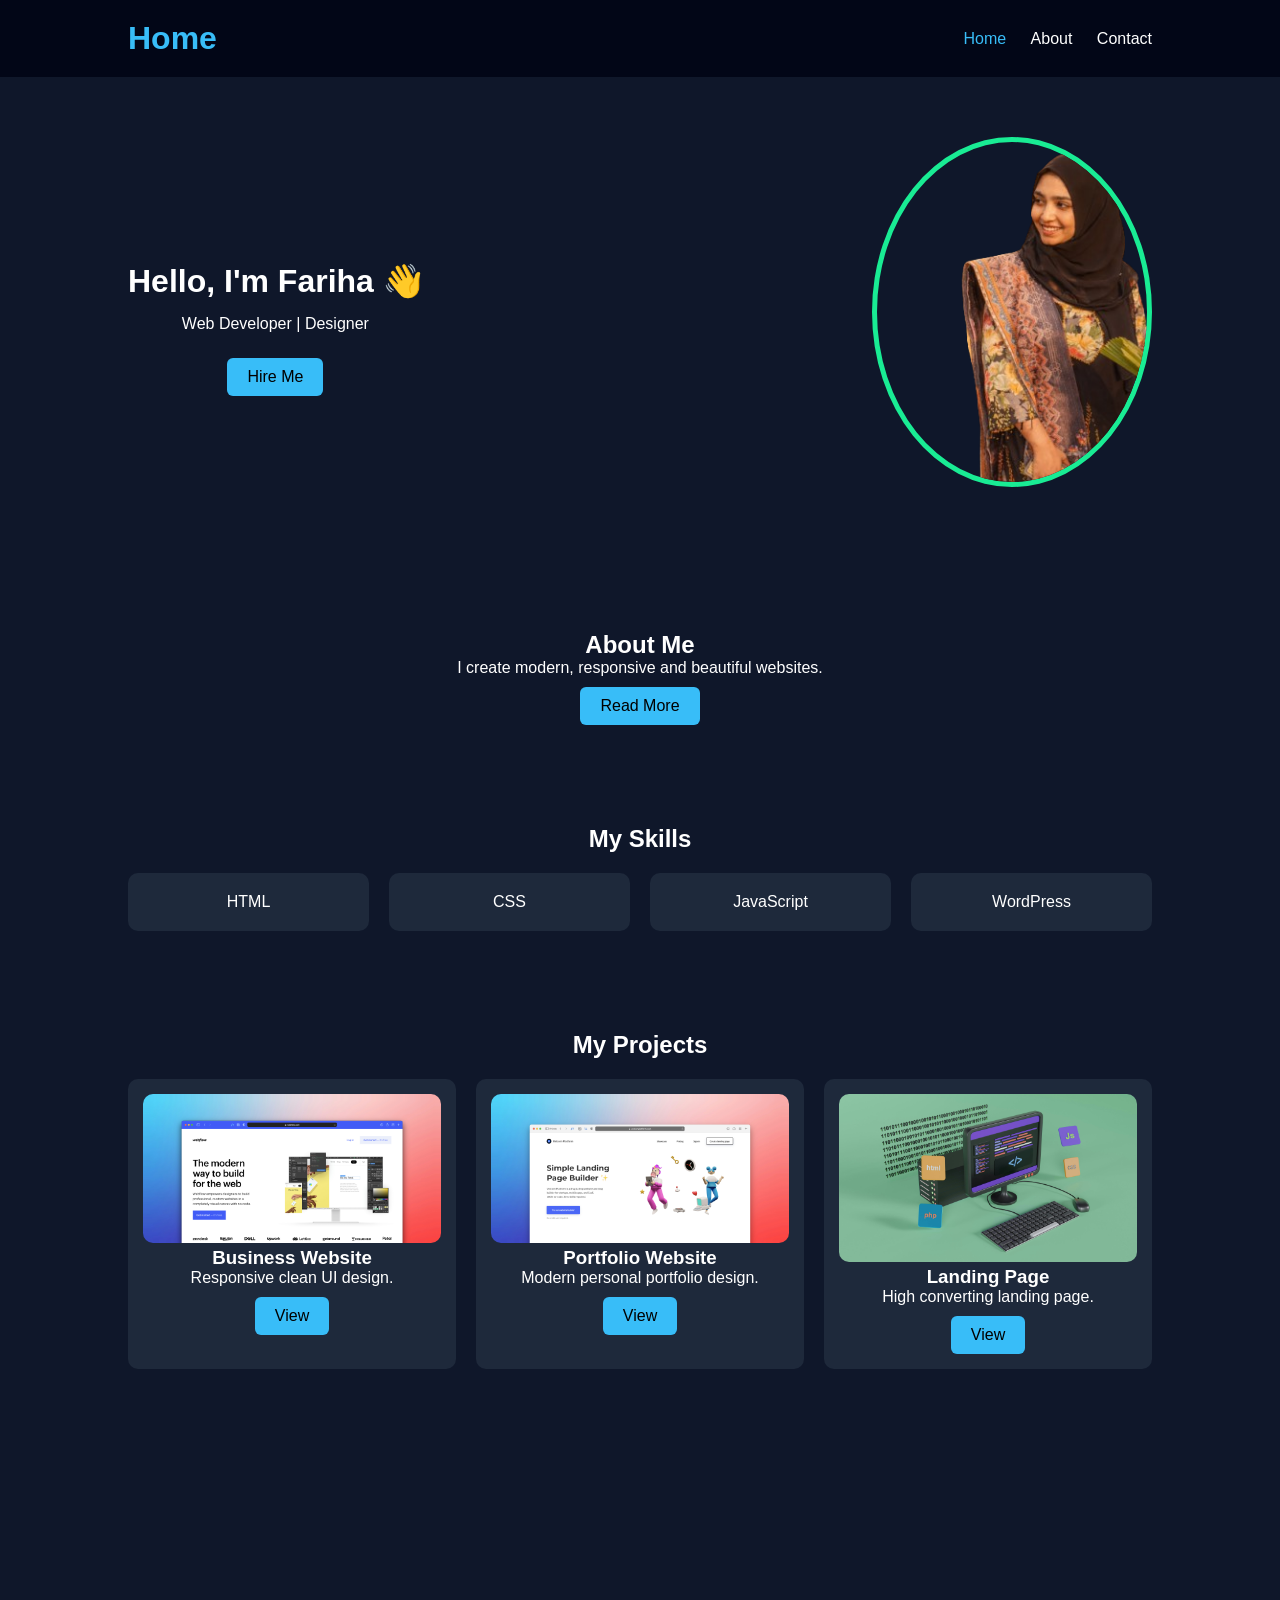
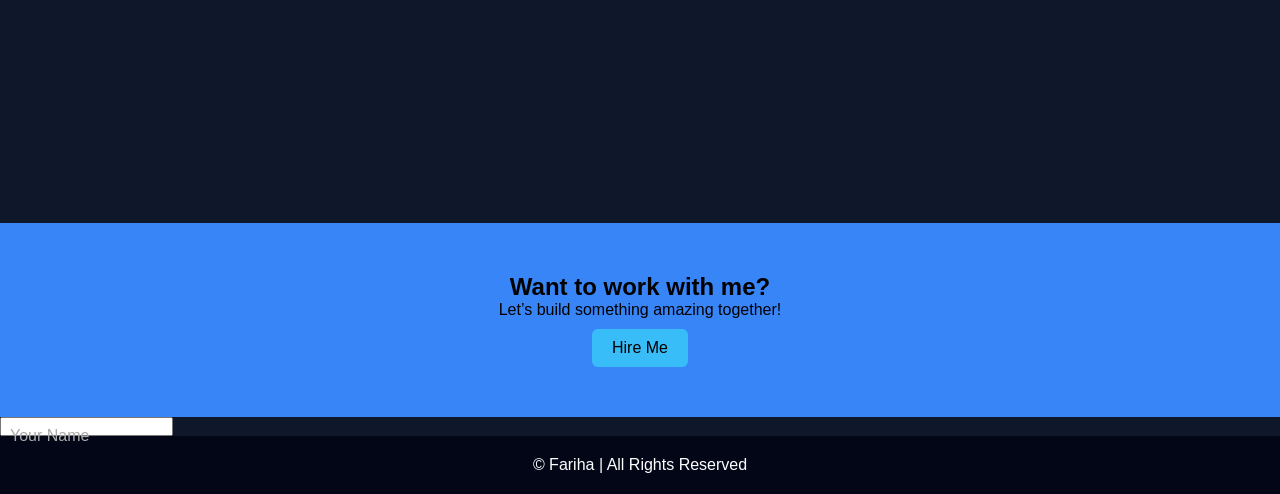
==== index.html @ 2f915f20 "Add files via upload" ====
<!DOCTYPE html>
<html lang="en">
<head>
    <meta charset="UTF-8">
    <meta name="viewport" content="width=device-width, initial-scale=1.0">
    <title>Fariha Portfolio</title>
    <link rel="stylesheet" href="css/style.css">
</head>
<body>

<!-- Header -->
<header>
    <h1>Home</h1>

    <div class="menu-toggle">&#9776;</div>

    <nav>
        <a href="index.html" class="active">Home</a>
        <a href="about.html">About</a>
        <a href="contact.html">Contact</a>
    </nav>
</header>

<!-- Hero -->
<section class="hero">
    <div class="hero-text">
        <h2>Hello, I'm Fariha 👋</h2>
        <p>Web Developer | Designer</p>
        <a href="contact.html" class="btn">Hire Me</a>
    </div>

    <div class="hero-img">
        <img src="images/myphoto1.jpg" alt="profile">
    </div>
</section>

<!-- About -->
<section class="about-preview">
    <h2>About Me</h2>
    <p>I create modern, responsive and beautiful websites.</p>
    <a href="about.html" class="btn">Read More</a>
</section>

<!-- Skills -->
<section class="skills">
    <h2>My Skills</h2>
    <div class="skills-container">
        <div class="card">HTML</div>
        <div class="card">CSS</div>
        <div class="card">JavaScript</div>
        <div class="card">WordPress</div>
    </div>
</section>

<!-- Projects -->
<section class="projects">
    <h2>My Projects</h2>

    <div class="projects-container">
        <div class="project-card">
            <img src="images/project2.jpg">
            <h3>Business Website</h3>
            <p>Responsive clean UI design.</p>
            <a href="https://skfariha.github.io/Business-OfficePro/" class="btn">View</a>
        </div>

        <div class="project-card">
            <img src="images/project1.jpg">
            <h3>Portfolio Website</h3>
            <p>Modern personal portfolio design.</p>
            <a href="#" class="btn">View</a>
        </div>

        <div class="project-card">
            <img src="images/project3.jpg">
            <h3>Landing Page</h3>
            <p>High converting landing page.</p>
            <a href="#" class="btn">View</a>
        </div>
    </div>
</section>

<section class="map">
    <iframe 
    src="https://maps.google.com/maps?q=khulna&t=&z=13&ie=UTF8&iwloc=&output=embed"
    width="100%" height="300" style="border:0;"></iframe>
</section>

<!-- CTA -->
<section class="cta-section">
    <h2>Want to work with me?</h2>
    <p>Let’s build something amazing together!</p>
    <a href="contact.html" class="btn">Hire Me</a>
</section>

<div class="input-box">
    <input type="text" required>
    <label>Your Name</label>
</div>

<!-- Footer -->
<footer>
    <p>© Fariha | All Rights Reserved</p>
</footer>

<script src="script.js"></script>

</body>
</html>
---- css/style.css ----
*{
    margin:0;
    padding:0;
    box-sizing:border-box;
    font-family: 'Segoe UI', sans-serif;
}

body{
    background:#0f172a;
    color:#fff;
}

/* Header */
header{
    display:flex;
    justify-content:space-between;
    align-items:center;
    padding:20px 10%;
    background:#020617;
}

header h1{
    color:#38bdf8;
}

nav a{
    margin-left:20px;
    text-decoration:none;
    color:#fff;
}

nav a.active,
nav a:hover{
    color:#38bdf8;
}

/* Mobile menu */
.menu-toggle{
    display:none;
    font-size:24px;
    cursor:pointer;
}

/* Hero */
.hero{
    display:flex;
    align-items:center;
    justify-content:space-between;
    padding:60px 10%;
    flex-wrap:wrap;
}

.hero-text{
    max-width:500px;
}

.hero-text h2{
    font-size:32px;
}

.hero-text p{
    margin:15px 0;
}

.hero-img img{
    width:280px;
    height: 350px;
    border-radius:50%;
    border: 5px solid #19ec94;
    object-fit: cover ;
    margin-bottom: 30px;
}

/* Button */
.btn{
    display:inline-block;
    padding:10px 20px;
    background:#38bdf8;
    color:#000;
    text-decoration:none;
    border-radius:6px;
    border-color: #000;
    margin-top:10px;
}

.btn:hover{
    background:#6ac7f1;
    transform:scale(1.05);
    transition:0.3s;
    border-radius: 2px;
    border-color: #000;
}

/* Sections */
section{
    padding:50px 10%;
    text-align:center;
}

/* Skills */
.skills-container{
    display:grid;
    grid-template-columns:repeat(auto-fit, minmax(120px,1fr));
    gap:20px;
    margin-top:20px;
}

.card{
    background:#1e293b;
    padding:20px;
    border-radius:10px;
}

/* Projects */
.projects-container{
    display:grid;
    grid-template-columns:repeat(auto-fit, minmax(250px,1fr));
    gap:20px;
    margin-top:20px;
}

.project-card{
    background:#1e293b;
    padding:15px;
    border-radius:10px;
}

.project-card img{
    width:100%;
    border-radius:10px;
}

/* CTA */
.cta-section{
    background:#3885f8;
    color:#000;
}

/* Footer */
footer{
    text-align:center;
    padding:20px;
    background:#020617;
}

/* ================= MOBILE RESPONSIVE ================= */
@media(max-width:768px){

    nav{
        position:absolute;
        top:70px;
        right:-100%;
        background:#020617;
        width:200px;
        flex-direction:column;
        text-align:center;
        transition:0.3s;
    }

    nav a{
        display:block;
        margin:15px 0;
    }

    nav.active{
        right:0;
    }

    .menu-toggle{
        display:block;
    }

    .hero{
        flex-direction:column;
        text-align:center;
    }

    .hero-img img{
        margin-top:20px;
    }
}

/* ===== ABOUT PAGE ===== */

.about-hero{
    text-align:center;
    padding:50px 10%;
}

.about-hero img{
   width: 200px;
    height: 200px;
    border-radius: 50%;
    border: 5px solid #19ec94;
    object-fit: cover ;
    margin-bottom: 30px;
}

.about-content{
    padding:40px 10%;
    text-align:center;
    max-width:800px;
    margin:auto;
}

.blood{
    text-align: center;
    padding: 80px;
    color: rgb(207, 11, 11);
}

.university{
    padding:50px 10%;
}

.university-container{
    display:flex;
    align-items:center;
    gap:30px;
    flex-wrap:wrap;
}

.university-img img{
    width:250px;
    border-radius:10px;
}

.university-text{
    max-width:500px;
}

/* Mobile */
@media(max-width:768px){
    .university-container{
        flex-direction:column;
        text-align:center;
    }
}

.map-section{
    padding:50px 10%;
    text-align:center;
}

.map-container{
    margin-top:20px;
    width:100%;
    height:350px;
    border-radius:10px;
    overflow:hidden;
}

.map-container iframe{
    width:100%;
    height:100%;
    border:0;
}

/* Mobile */
@media(max-width:768px){
    .map-container{
        height:250px;
    }
}

/* Education */
.edu-container{
    display:grid;
    grid-template-columns:repeat(auto-fit, minmax(250px,1fr));
    gap:20px;
    margin-top:20px;
}

.edu-card{
    background:#1e293b;
    padding:20px;
    border-radius:10px;
}

/* Certificates */
.cert-container{
    display:grid;
    grid-template-columns:repeat(auto-fit, minmax(200px,1fr));
    gap:15px;
    margin-top:20px;
}

.cert-card{
    background:#1e293b;
    padding:15px;
    border-radius:10px;
}

/* Language */
.language{
    text-align:center;
    padding:40px;
}

/* ===== CONTACT PAGE ===== */

.contact-intro{
    text-align:center;
    padding:50px 10%;
}

.contact-container{
    display:flex;
    justify-content:space-between;
    gap:30px;
    padding:50px 10%;
    flex-wrap:wrap;
}

/* Left Info */
.contact-info{
    .contact-info{
    background:#1e293b;
    padding:25px;
    border-radius:10px;
}
}

.contact-info h3{
    margin-bottom:10px;
}

/* Form */
.contact-form{
    flex:1;
    min-width:250px;
}

.contact-form form{
    display:flex;
    flex-direction:column;
    gap:15px;
}

.contact-form input:focus,
.contact-form textarea:focus{
    border:2px solid #38bdf8;
    background:#0f172a;
    color:#fff;
}


.contact-form textarea{
    min-height:120px;
    resize:none;
}

/* Mobile */
@media(max-width:768px){
    .contact-container{
        flex-direction:column;
    }
}


.input-box{
    position:relative;
}

.input-box label{
    position:absolute;
    left:10px;
    top:10px;
    color:#aaa;
    transition:0.3s;
}

.input-box input:focus + label,
.input-box input:valid + label{
    top:-10px;
    font-size:12px;
    color:#38bdf8;
}
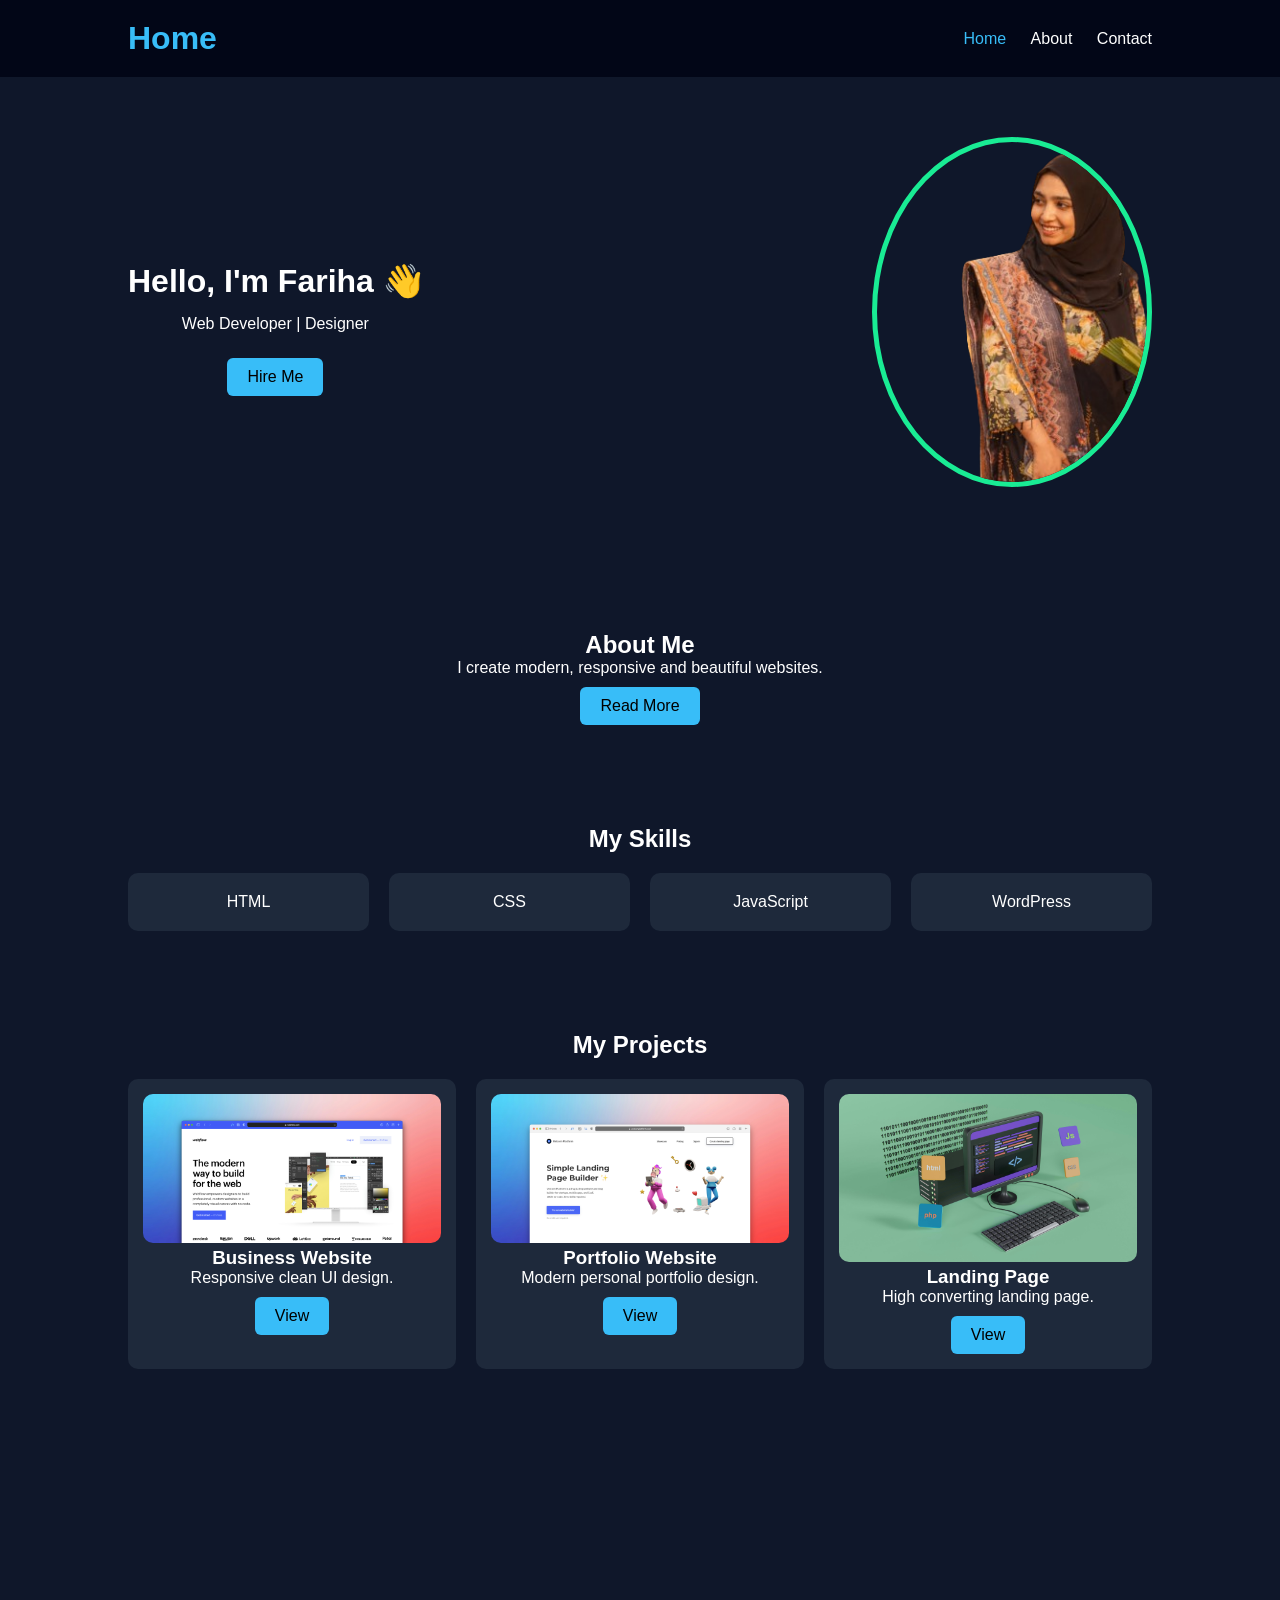
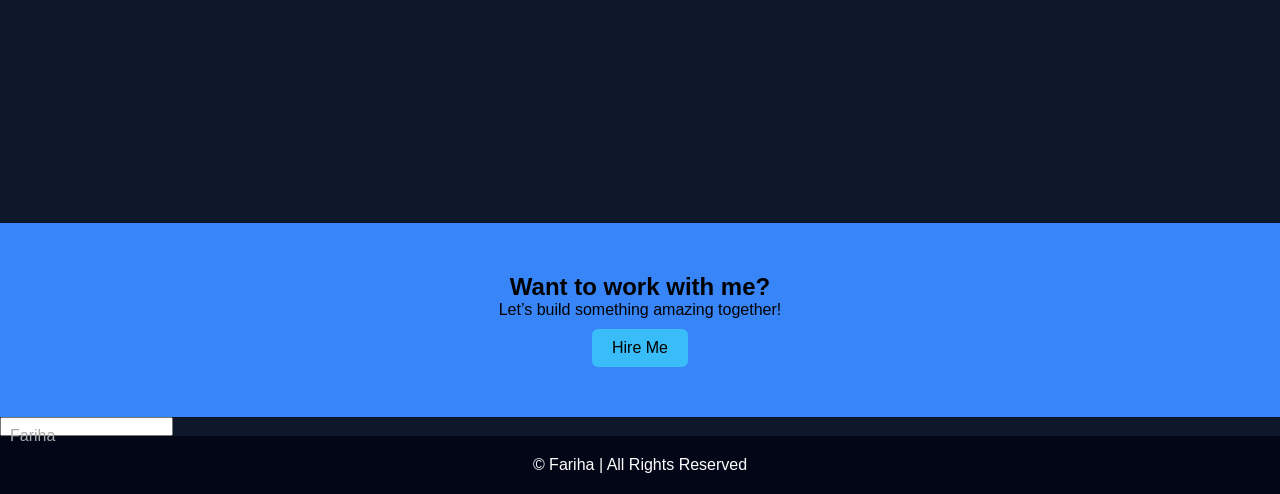
==== commit b5d56776: "Add files via upload" ====
--- a/index.html
+++ b/index.html
@@ -95,7 +95,7 @@
 
 <div class="input-box">
     <input type="text" required>
-    <label>Your Name</label>
+    <label>Fariha</label>
 </div>
 
 <!-- Footer -->
@@ -103,7 +103,7 @@
     <p>© Fariha | All Rights Reserved</p>
 </footer>
 
-<script src="script.js"></script>
+<script src="js/script.js"></script>
 
 </body>
 </html>
